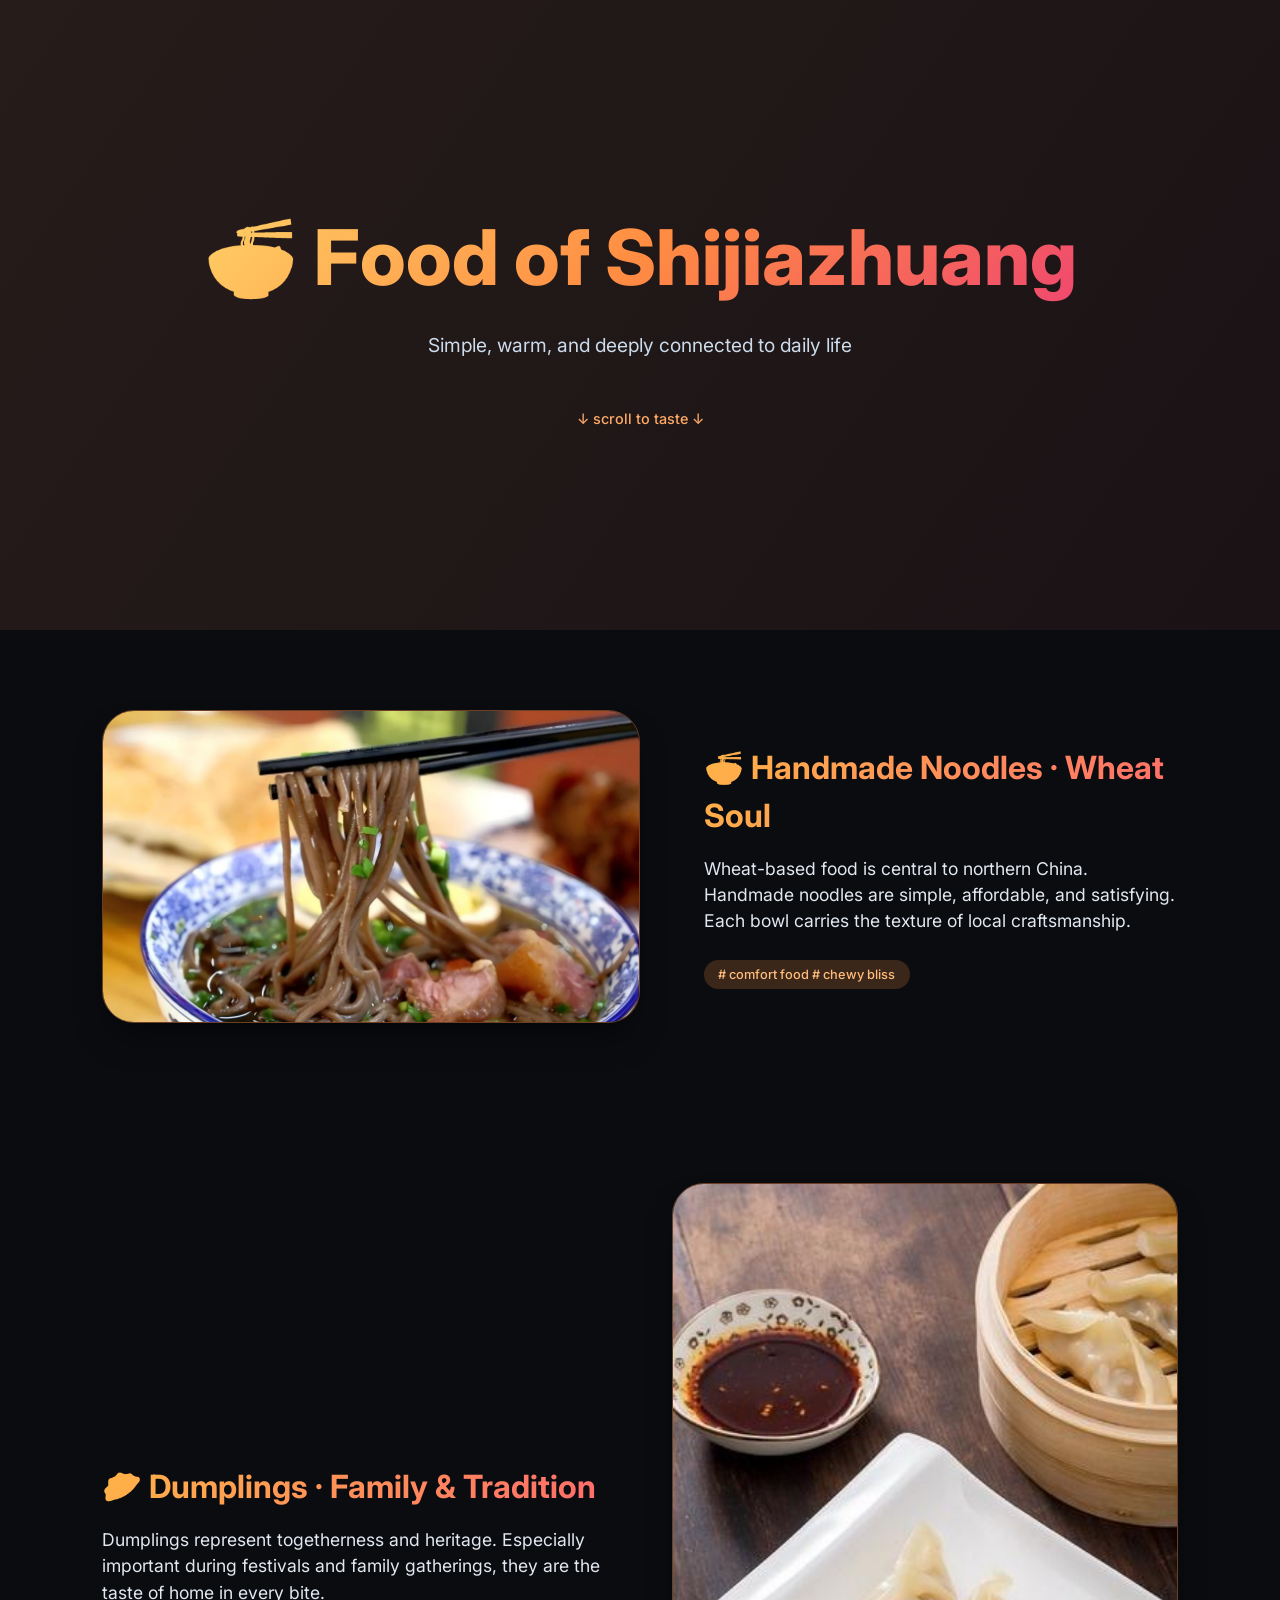
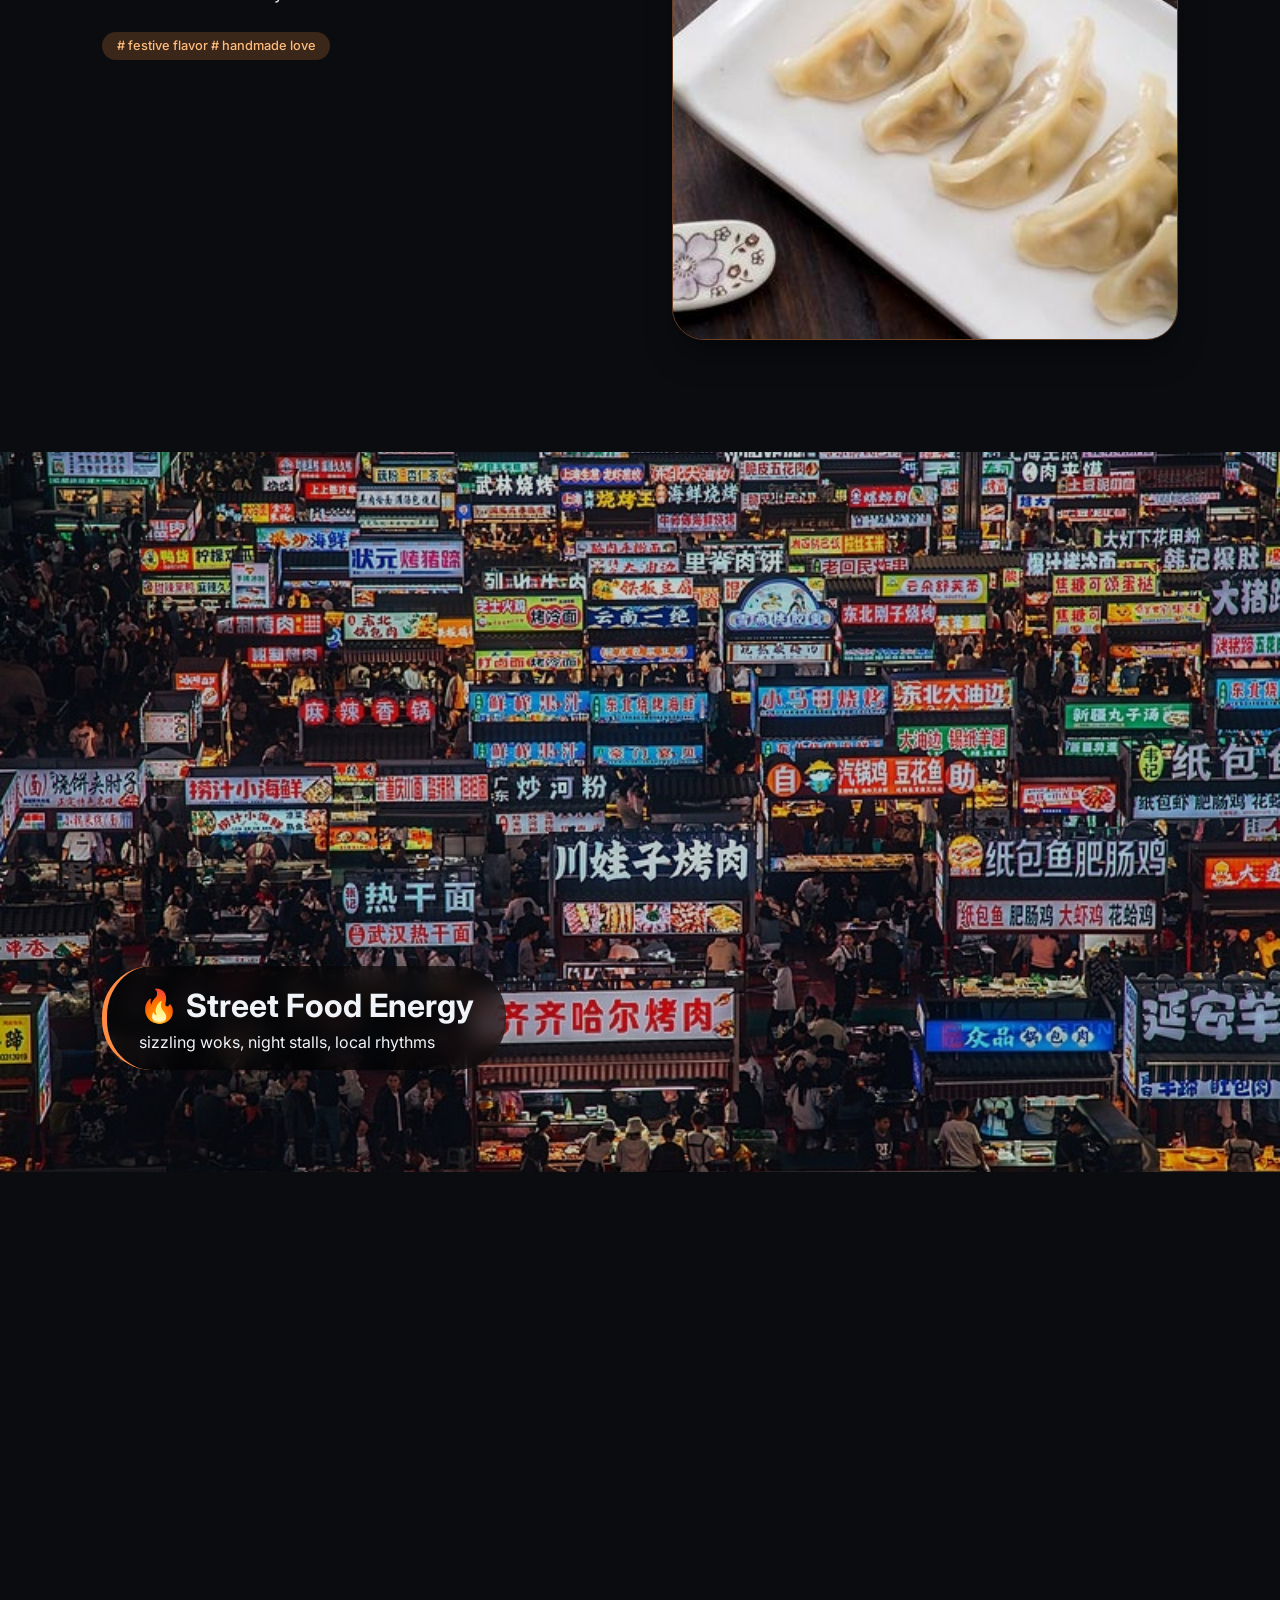
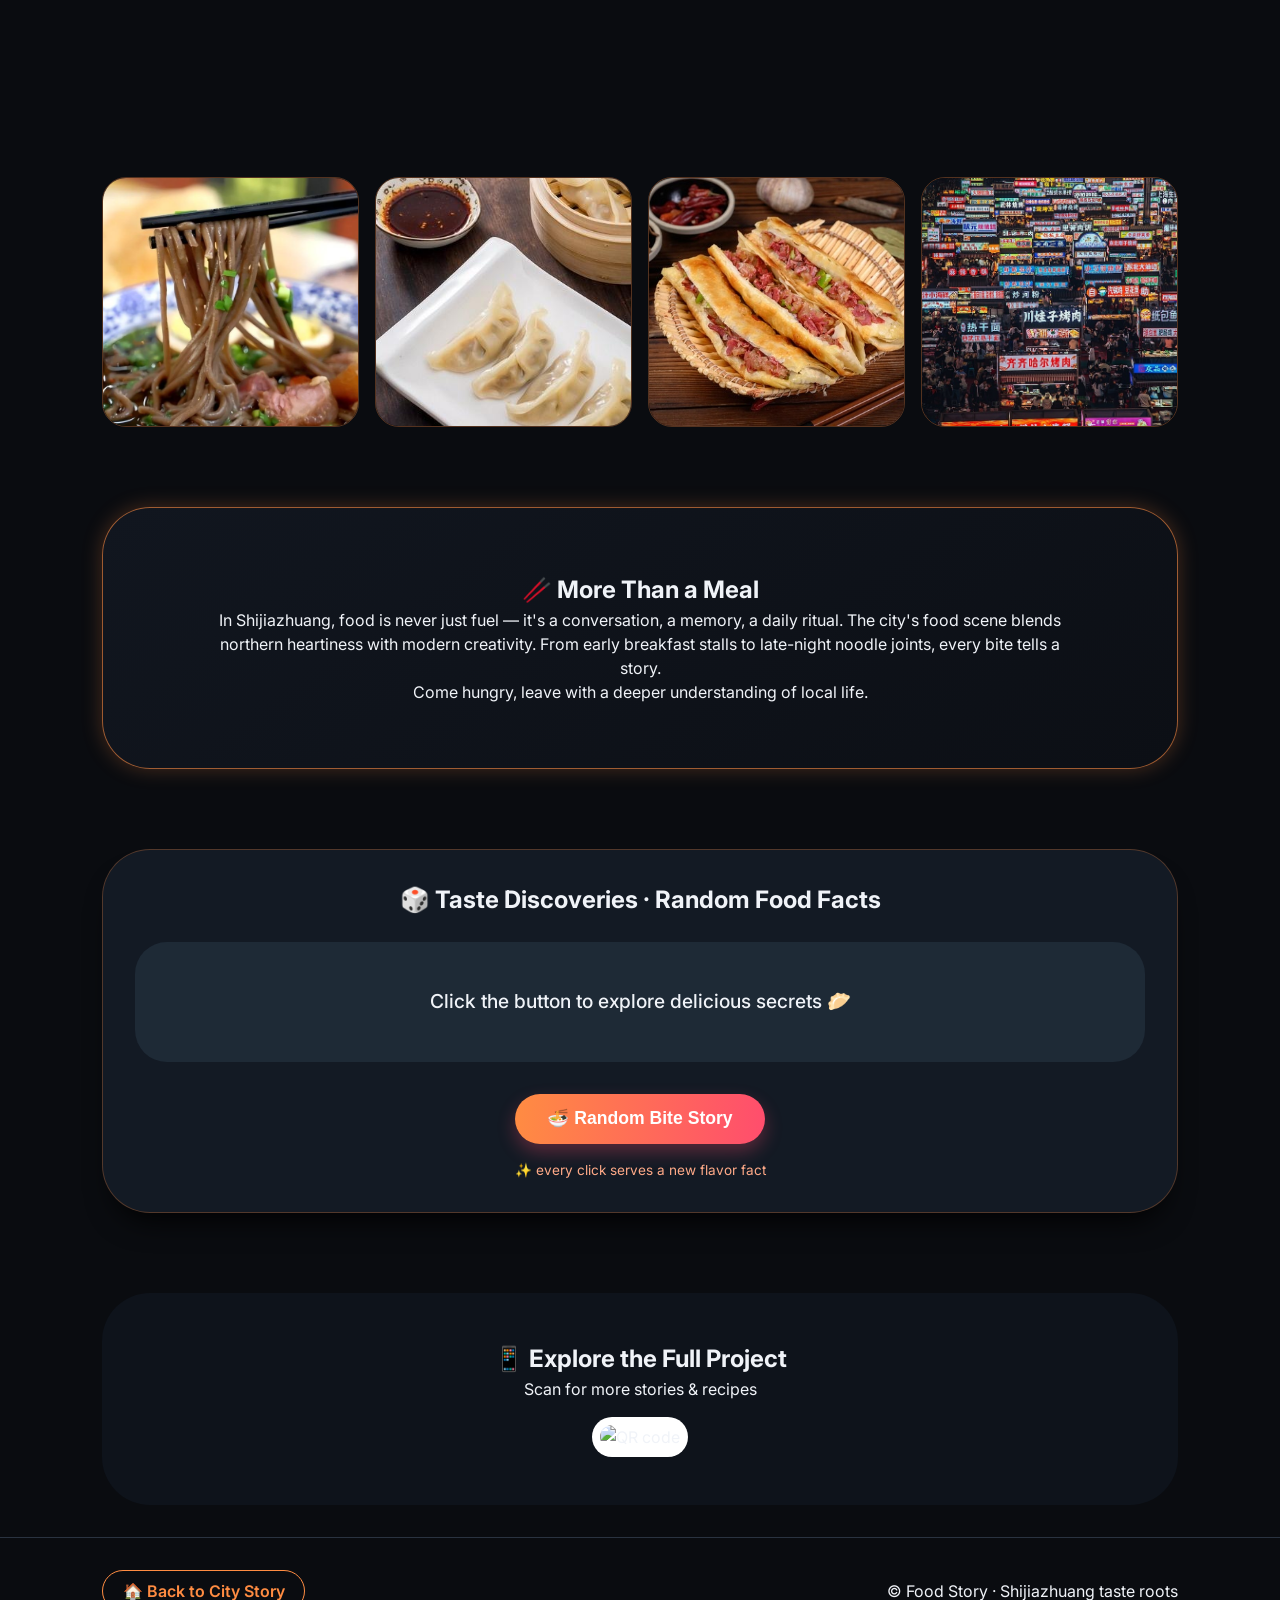
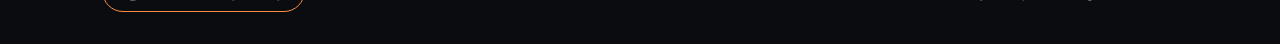
==== food.html @ 965c8019 "Add files via upload" ====
<!DOCTYPE html>
<html lang="en">
<head>
  <meta charset="UTF-8">
  <meta name="viewport" content="width=device-width, initial-scale=1.0">
  <title>Food Story · Shijiazhuang Flavors</title>
  <link rel="stylesheet" href="style.css">
  <link href="https://fonts.googleapis.com/css2?family=Inter:opsz,wght@14..32,300;400;600;700;800&display=swap" rel="stylesheet">
</head>
<body class="food-page"> <!-- 额外类用于特定样式 -->

<section class="intro small food-hero">
  <h1>🍜 Food of Shijiazhuang</h1>
  <p>Simple, warm, and deeply connected to daily life</p>
  <div class="scroll-hint">↓ scroll to taste ↓</div>
</section>

<section class="story">
  <img src="images/noodle.jpg" alt="Handmade noodles">
  <div class="text">
    <h2>🍜 Handmade Noodles · Wheat Soul</h2>
    <p>Wheat-based food is central to northern China. Handmade noodles are simple, affordable, and satisfying. Each bowl carries the texture of local craftsmanship.</p>
    <div class="food-tag"># comfort food # chewy bliss</div>
  </div>
</section>

<section class="story reverse">
  <img src="images/dumpling.jpg" alt="Dumplings">
  <div class="text">
    <h2>🥟 Dumplings · Family & Tradition</h2>
    <p>Dumplings represent togetherness and heritage. Especially important during festivals and family gatherings, they are the taste of home in every bite.</p>
    <div class="food-tag"># festive flavor # handmade love</div>
  </div>
</section>

<section class="full-image">
  <img src="images/street.jpg" alt="Street food scene">
  <div class="overlay-text">
    <h2>🔥 Street Food Energy</h2>
    <p>sizzling woks, night stalls, local rhythms</p>
  </div>
</section>

<section class="story">
  <img src="images/snack.jpg" alt="Local snacks">
  <div class="text">
    <h2>🍢 Local Snacks · Alley Bites</h2>
    <p>Small food stalls offer a variety of flavors — from grilled skewers to fried treats. The streets themselves become open-air kitchens.</p>
    <div class="food-tag"># street eats # bold flavors</div>
  </div>
</section>

<section class="gallery food-gallery">
  <img src="images/noodle.jpg" alt="Noodle closeup" class="gallery-img">
  <img src="images/dumpling.jpg" alt="Dumpling steamer" class="gallery-img">
  <img src="images/snack.jpg" alt="Snack stall" class="gallery-img">
  <img src="images/street.jpg" alt="Night market" class="gallery-img">
</section>

<section class="text-block card-glow food-card">
  <h2>🥢 More Than a Meal</h2>
  <p>In Shijiazhuang, food is never just fuel — it's a conversation, a memory, a daily ritual. The city's food scene blends northern heartiness with modern creativity. From early breakfast stalls to late-night noodle joints, every bite tells a story.</p>
  <p>Come hungry, leave with a deeper understanding of local life.</p>
</section>

<section class="interactive-module">
  <div class="module-inner">
    <h2>🎲 Taste Discoveries · Random Food Facts</h2>
    <div class="fact-card" id="foodFactDisplay">
      <p id="funFactText">Click the button to explore delicious secrets 🥟</p>
    </div>
    <button class="vibrant-btn" id="randomFoodFactBtn">🍜 Random Bite Story</button>
    <div class="interaction-hint">✨ every click serves a new flavor fact</div>
  </div>
</section>

<section class="qr-center">
  <h2>📱 Explore the Full Project</h2>
  <p>Scan for more stories & recipes</p>
  <img src="images/qr.png" alt="QR code">
</section>

<footer>
  <a href="index.html" class="footer-link">🏠 Back to City Story</a>
  <p>© Food Story · Shijiazhuang taste roots</p>
</footer>

<div id="lightbox" class="lightbox">
  <span class="close-lightbox">&times;</span>
  <img class="lightbox-content" id="lightbox-img">
</div>

<script src="script.js"></script>
</body>
</html>
---- style.css ----
/* style.css - vibrant palette, rich interactions, responsive design */
* {
  margin: 0;
  padding: 0;
  box-sizing: border-box;
}

body {
  font-family: 'Inter', sans-serif;
  background: #0a0c10;
  color: #f0f3f8;
  line-height: 1.5;
  scroll-behavior: smooth;
}

/* ========== TYPOGRAPHY & GRADIENTS ========== */
.gradient-bg {
  background: radial-gradient(circle at 10% 30%, #1f2e3a, #0a1118);
  position: relative;
}

.food-hero {
  background: linear-gradient(125deg, #261c1a, #1a1215);
}

.intro {
  min-height: 100vh;
  display: flex;
  flex-direction: column;
  justify-content: center;
  align-items: center;
  text-align: center;
  padding: 2rem;
}

.intro.small {
  min-height: 70vh;
}

.intro h1 {
  font-size: clamp(2.5rem, 8vw, 4.8rem);
  font-weight: 800;
  background: linear-gradient(135deg, #FFD166, #FF8C42, #EF476F);
  background-clip: text;
  -webkit-background-clip: text;
  color: transparent;
  margin-bottom: 1rem;
}

.intro p {
  font-size: 1.2rem;
  max-width: 700px;
  color: #cddcec;
}

.scroll-hint {
  margin-top: 3rem;
  font-size: 0.9rem;
  animation: bounce 2s infinite;
  color: #ffaa66;
  font-weight: 500;
}

@keyframes bounce {
  0%, 100% { transform: translateY(0); }
  50% { transform: translateY(8px); }
}

/* ========== NAVIGATION ========== */
.nav-minimal {
  padding: 1.5rem 2rem;
  background: rgba(10, 12, 16, 0.85);
  backdrop-filter: blur(12px);
  position: sticky;
  top: 0;
  z-index: 100;
  border-bottom: 1px solid rgba(255, 126, 94, 0.4);
}

.nav-minimal h2 {
  font-weight: 600;
  letter-spacing: -0.3px;
  background: linear-gradient(120deg, #ffb347, #ff6b6b);
  background-clip: text;
  -webkit-background-clip: text;
  color: transparent;
  display: inline-block;
}

/* ========== STORY SECTIONS ========== */
.story {
  display: flex;
  align-items: center;
  padding: 5rem 8%;
  gap: 4rem;
}

.story img {
  width: 50%;
  border-radius: 32px;
  box-shadow: 0 20px 35px -12px rgba(0,0,0,0.6);
  transition: transform 0.4s ease, box-shadow 0.3s;
  border: 1px solid rgba(255,140,66,0.4);
  cursor: pointer;
}

.story img:hover {
  transform: scale(1.02);
  box-shadow: 0 25px 40px -12px #ff8c42aa;
}

.story .text {
  width: 50%;
}

.story h2 {
  font-size: 2rem;
  margin-bottom: 1rem;
  font-weight: 700;
  background: linear-gradient(120deg, #FFB347, #FF6B6B);
  background-clip: text;
  -webkit-background-clip: text;
  color: transparent;
}

.story p {
  font-size: 1.1rem;
  color: #e2e8f0;
  margin-bottom: 0.8rem;
}

.reverse {
  flex-direction: row-reverse;
}

.food-tag {
  margin-top: 0.8rem;
  display: inline-block;
  background: rgba(255, 140, 66, 0.2);
  padding: 0.3rem 0.9rem;
  border-radius: 40px;
  font-size: 0.8rem;
  font-weight: 500;
  color: #ffbc7a;
}

/* ========== FULL IMAGE SECTION ========== */
.full-image {
  position: relative;
  margin: 2rem 0;
}

.full-image img {
  width: 100%;
  max-height: 80vh;
  object-fit: cover;
  filter: brightness(0.85);
}

.overlay-text {
  position: absolute;
  bottom: 15%;
  left: 8%;
  background: rgba(0,0,0,0.6);
  backdrop-filter: blur(10px);
  padding: 1rem 2rem;
  border-radius: 50px;
  border-left: 5px solid #FF8C42;
}

.overlay-text h2 {
  font-size: 2rem;
  font-weight: 700;
}

/* ========== GALLERY GRID ========== */
.gallery {
  display: grid;
  grid-template-columns: repeat(4, 1fr);
  gap: 1rem;
  padding: 3rem 8%;
}

.gallery img {
  width: 100%;
  height: 250px;
  object-fit: cover;
  border-radius: 24px;
  transition: all 0.3s ease;
  border: 1px solid rgba(255,140,66,0.3);
  cursor: pointer;
}

.gallery img:hover {
  transform: scale(0.98);
  filter: brightness(1.08);
  border-color: #ff9f4a;
  box-shadow: 0 10px 20px rgba(0,0,0,0.4);
}

/* ========== TEXT BLOCK ========== */
.text-block {
  padding: 4rem 8%;
  text-align: center;
  background: linear-gradient(145deg, #11161f, #0c0f15);
  margin: 2rem 8%;
  border-radius: 48px;
  box-shadow: 0 15px 30px -10px black;
}

.card-glow {
  border: 1px solid rgba(255, 140, 66, 0.6);
  box-shadow: 0 0 20px rgba(255, 140, 66, 0.25);
}

/* ========== INTERACTIVE MODULE ========== */
.interactive-module {
  padding: 3rem 8%;
  text-align: center;
}

.module-inner {
  background: #131a24;
  border-radius: 48px;
  padding: 2rem;
  box-shadow: 0 20px 30px -15px black;
  border: 1px solid #ff8c4244;
}

.fact-card {
  background: #1e2a36;
  padding: 1.8rem;
  border-radius: 32px;
  margin: 1.5rem 0;
  font-size: 1.2rem;
  font-weight: 500;
  transition: all 0.2s;
  min-height: 120px;
  display: flex;
  align-items: center;
  justify-content: center;
}

.vibrant-btn {
  background: linear-gradient(95deg, #FF8C42, #FF4D6D);
  border: none;
  color: white;
  font-weight: bold;
  font-size: 1.1rem;
  padding: 0.9rem 2rem;
  border-radius: 60px;
  cursor: pointer;
  transition: transform 0.2s, box-shadow 0.2s;
  box-shadow: 0 8px 18px rgba(255, 77, 109, 0.3);
  margin-top: 0.5rem;
}

.vibrant-btn:hover {
  transform: translateY(-3px);
  box-shadow: 0 15px 25px rgba(255, 77, 109, 0.5);
}

.interaction-hint {
  margin-top: 1rem;
  font-size: 0.85rem;
  color: #ffaa88;
}

/* ========== QR SECTION ========== */
.qr-center {
  text-align: center;
  padding: 3rem;
  background: #0e131b;
  margin: 2rem 8%;
  border-radius: 48px;
}

.qr-center img {
  width: 130px;
  margin-top: 1rem;
  border-radius: 20px;
  background: white;
  padding: 8px;
}

/* ========== FOOTER ========== */
footer {
  text-align: center;
  padding: 2rem;
  border-top: 1px solid #2a3340;
  margin-top: 2rem;
  display: flex;
  justify-content: space-between;
  align-items: center;
  flex-wrap: wrap;
  gap: 1rem;
  padding: 2rem 8%;
}

.footer-link {
  color: #FF8C42;
  text-decoration: none;
  font-weight: 600;
  border: 1px solid #FF8C42;
  padding: 0.5rem 1.2rem;
  border-radius: 40px;
  transition: 0.2s;
}

.footer-link:hover {
  background: #FF8C42;
  color: #0a0c10;
}

/* ========== LIGHTBOX MODAL ========== */
.lightbox {
  display: none;
  position: fixed;
  z-index: 1000;
  left: 0;
  top: 0;
  width: 100%;
  height: 100%;
  background-color: rgba(0,0,0,0.92);
  backdrop-filter: blur(8px);
  justify-content: center;
  align-items: center;
  cursor: pointer;
}

.lightbox-content {
  max-width: 85%;
  max-height: 85%;
  border-radius: 28px;
  box-shadow: 0 0 40px rgba(255,140,66,0.5);
  animation: fadeIn 0.3s;
}

.close-lightbox {
  position: absolute;
  top: 25px;
  right: 35px;
  color: #fff;
  font-size: 40px;
  font-weight: bold;
  transition: 0.3s;
  cursor: pointer;
}

.close-lightbox:hover {
  color: #FF8C42;
}

@keyframes fadeIn {
  from { opacity: 0; transform: scale(0.95);}
  to { opacity: 1; transform: scale(1);}
}

/* ========== SCROLL ANIMATIONS ========== */
.hidden {
  opacity: 0;
  transform: translateY(45px);
  transition: opacity 0.7s cubic-bezier(0.2, 0.9, 0.4, 1.1), transform 0.7s ease;
}

.show {
  opacity: 1;
  transform: translateY(0);
}

/* ========== RESPONSIVE ========== */
@media (max-width: 768px) {
  .story {
    flex-direction: column;
    padding: 3rem 5%;
    gap: 2rem;
  }
  .story img, .story .text {
    width: 100%;
  }
  .gallery {
    grid-template-columns: repeat(2, 1fr);
    gap: 0.8rem;
  }
  .overlay-text {
    bottom: 8%;
    left: 5%;
    padding: 0.5rem 1.2rem;
  }
  .overlay-text h2 {
    font-size: 1.4rem;
  }
  footer {
    flex-direction: column-reverse;
  }
  .fact-card {
    font-size: 1rem;
    padding: 1.2rem;
  }
}
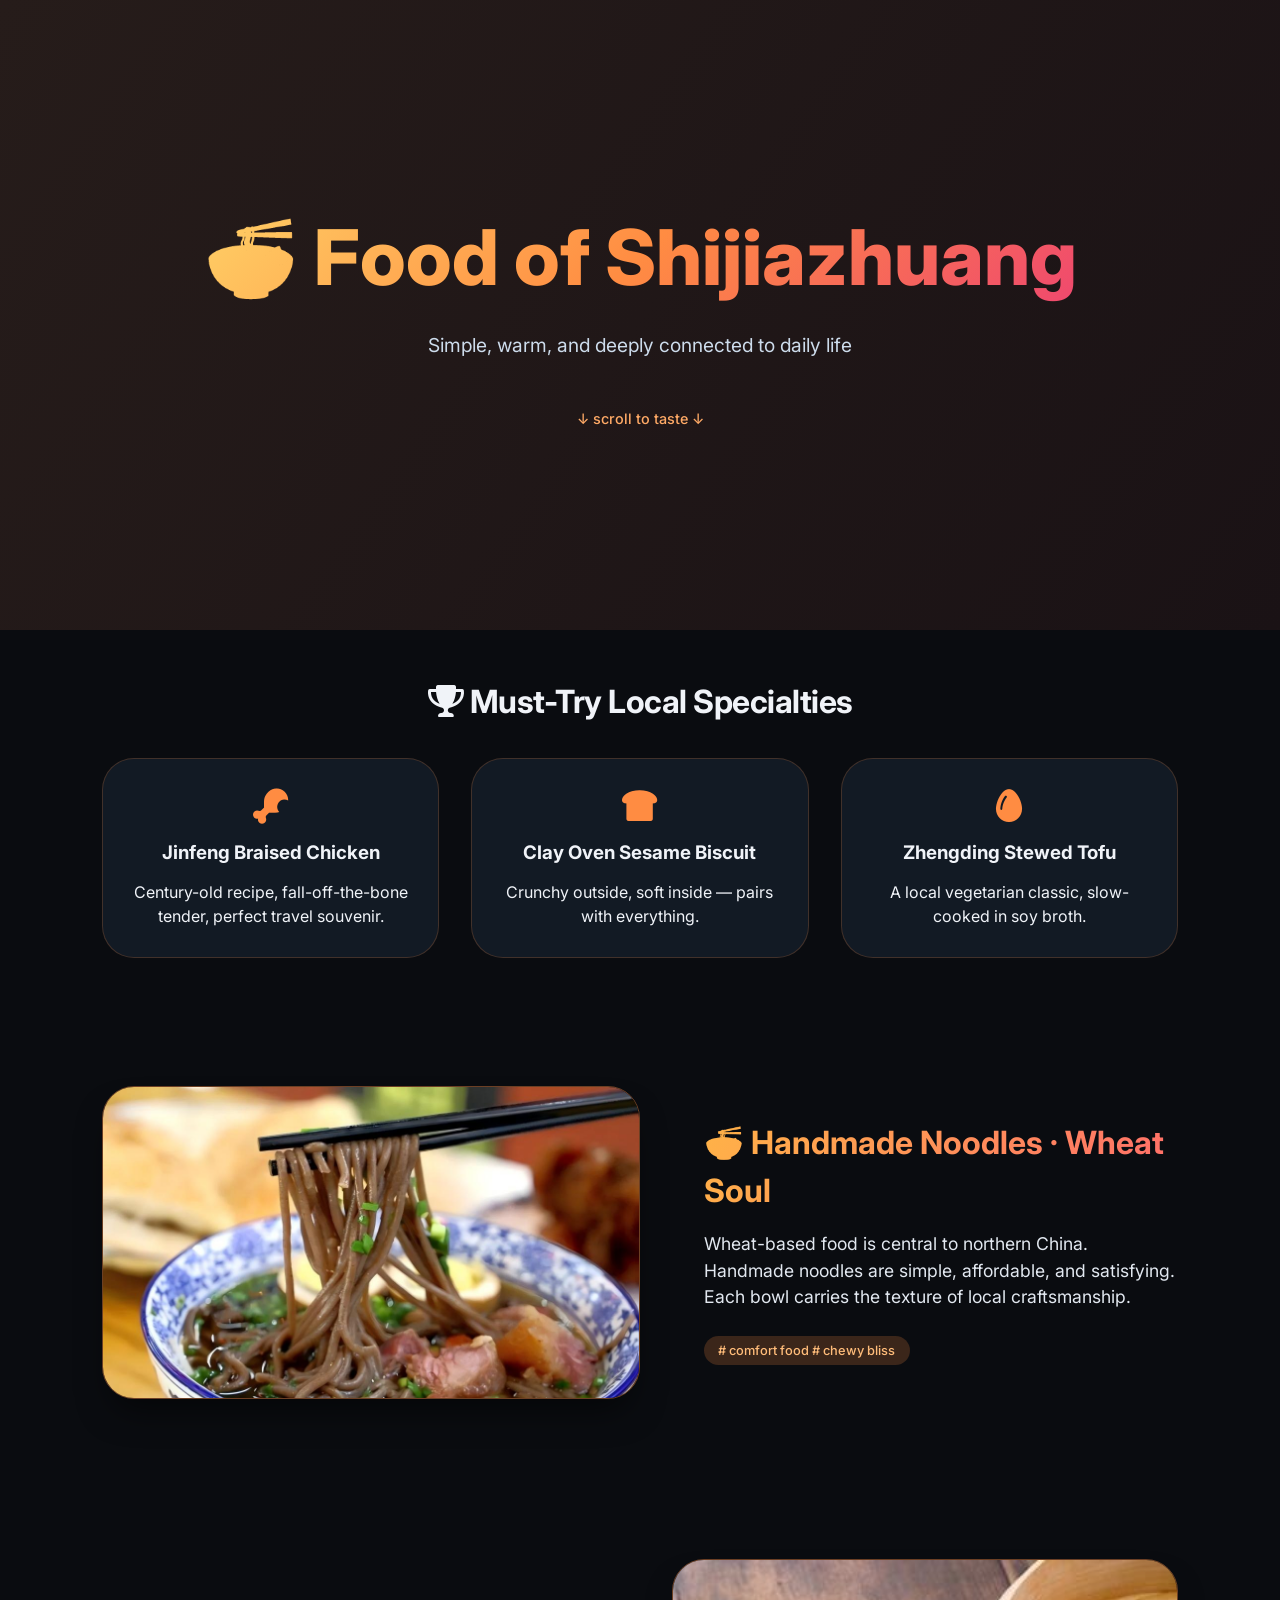
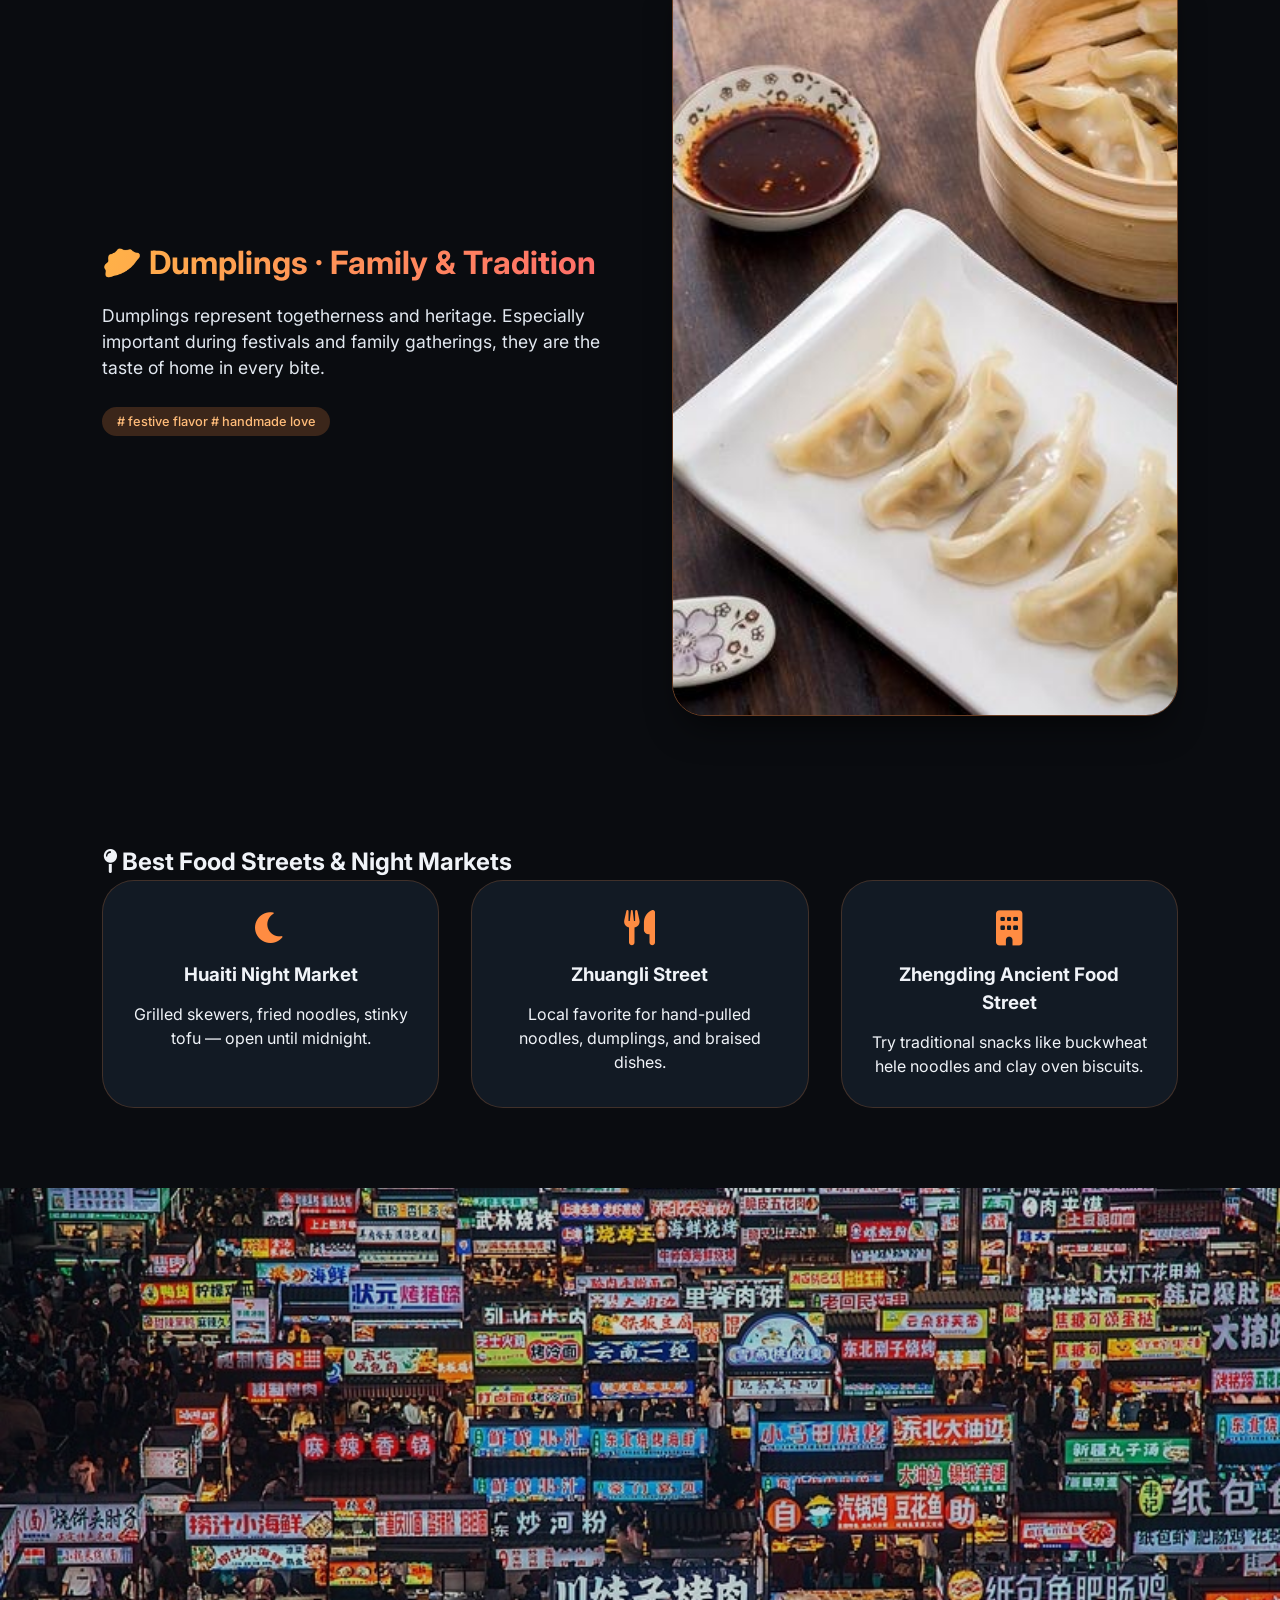
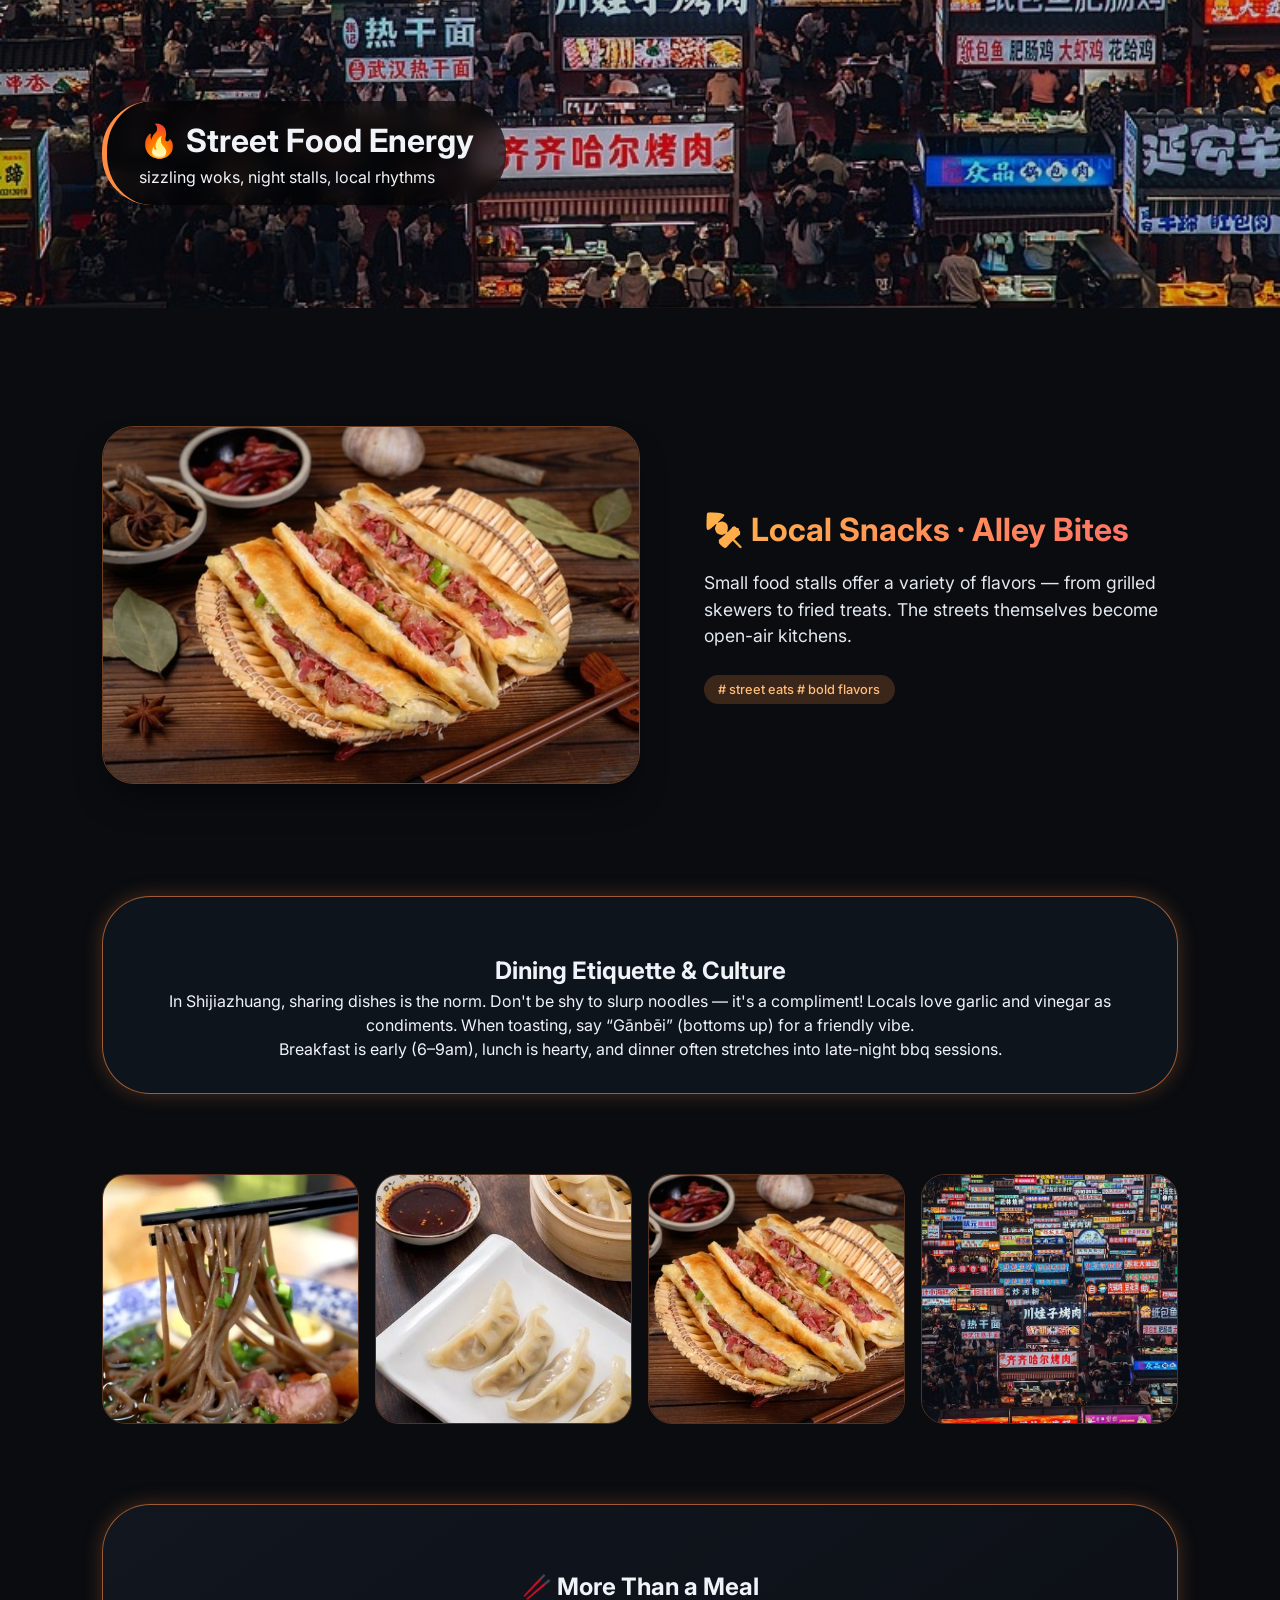
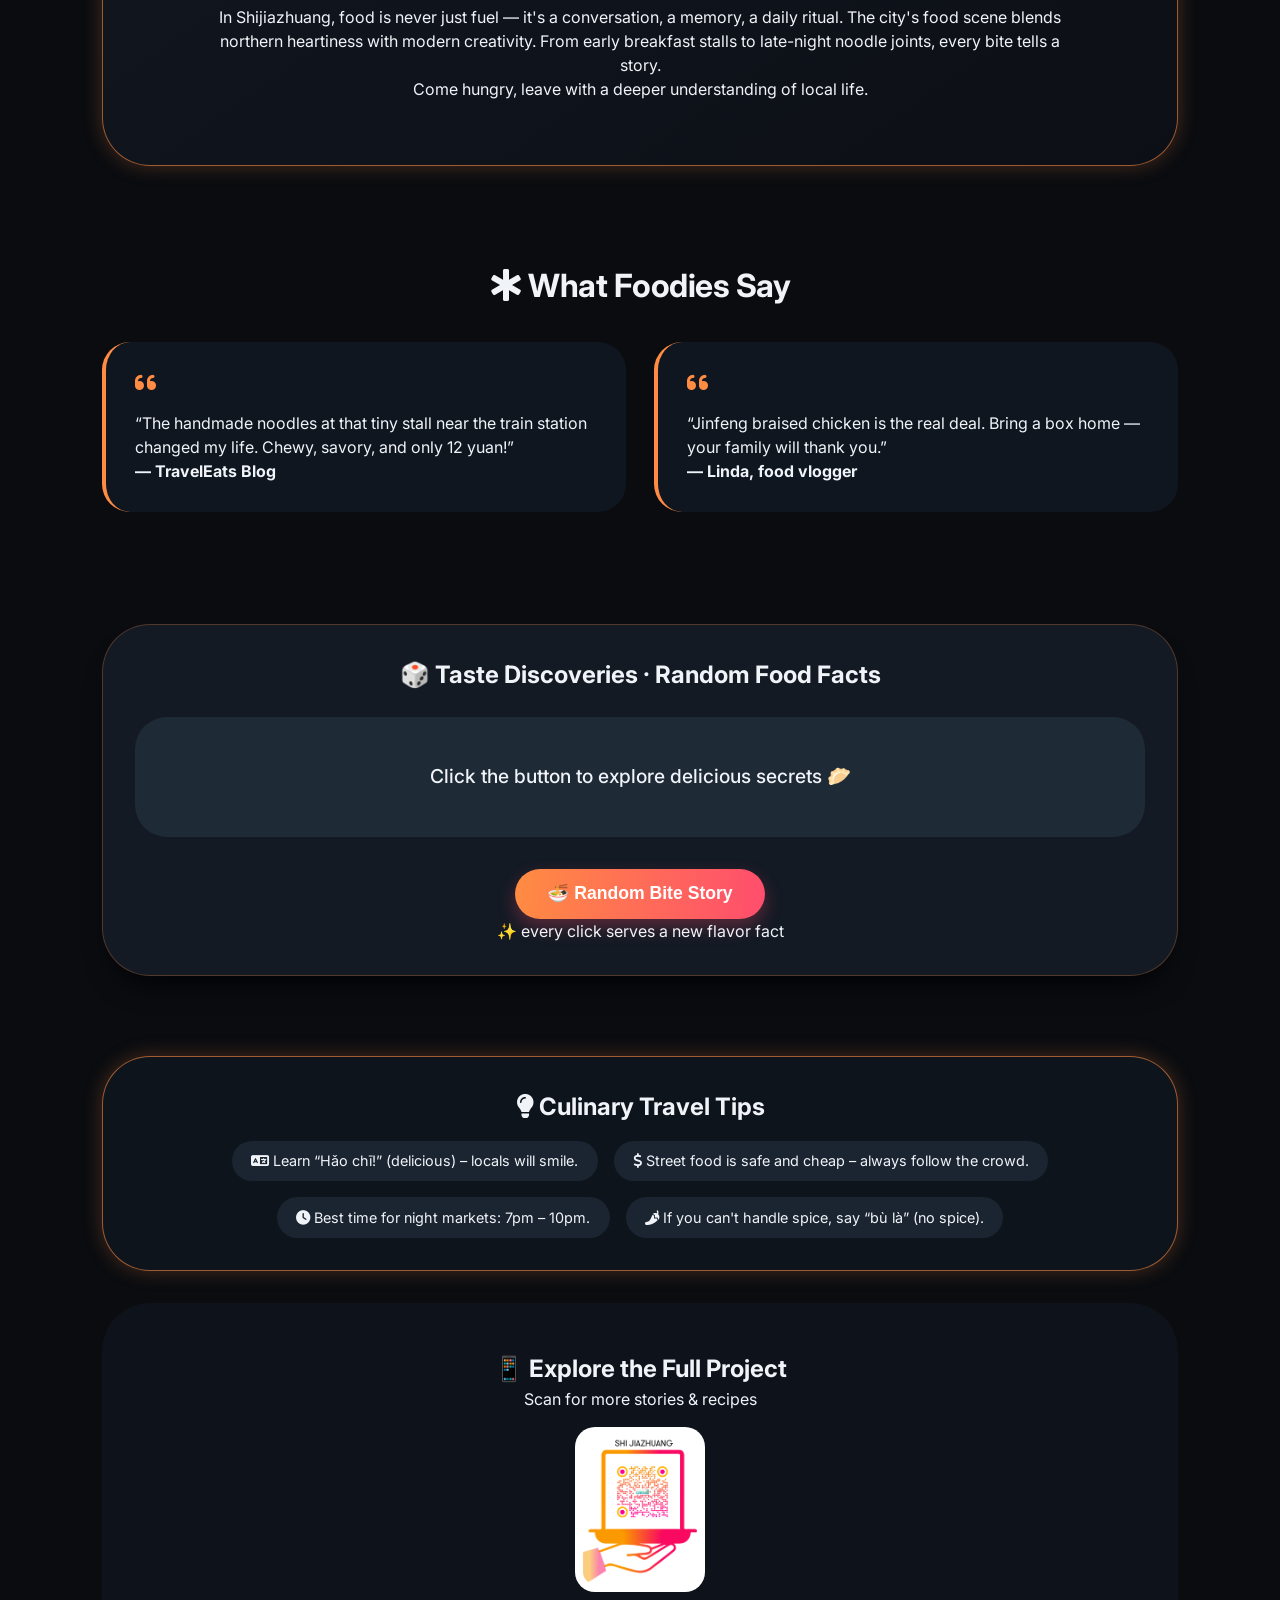
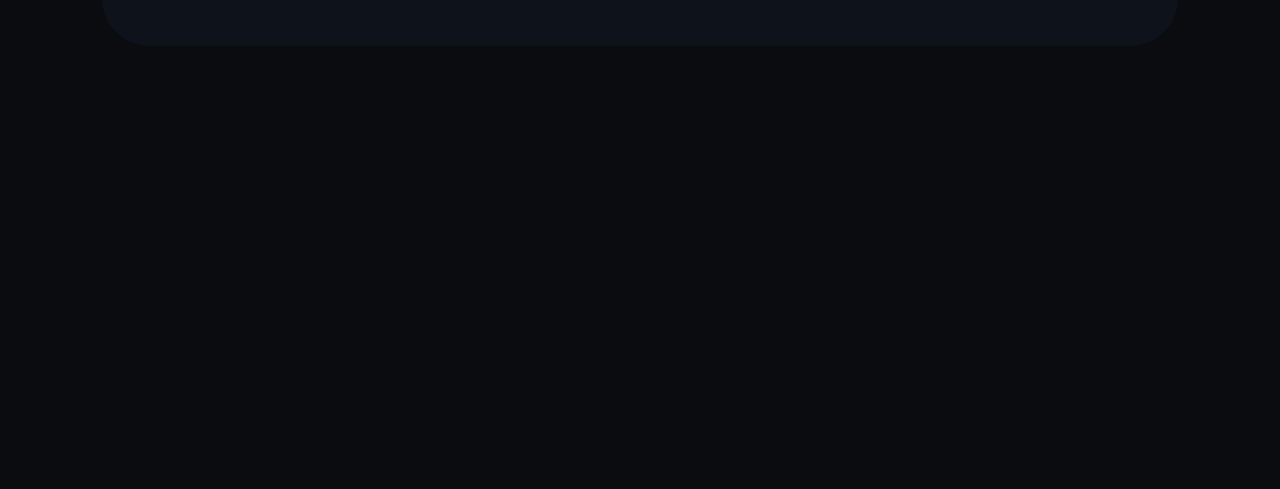
==== commit 7e78e3e0: "Add files via upload" ====
--- a/food.html
+++ b/food.html
@@ -3,16 +3,27 @@
 <head>
   <meta charset="UTF-8">
   <meta name="viewport" content="width=device-width, initial-scale=1.0">
-  <title>Food Story · Shijiazhuang Flavors</title>
+  <title>Food Story · Shijiazhuang Flavors | Culinary Travel</title>
   <link rel="stylesheet" href="style.css">
   <link href="https://fonts.googleapis.com/css2?family=Inter:opsz,wght@14..32,300;400;600;700;800&display=swap" rel="stylesheet">
+  <link rel="stylesheet" href="https://cdnjs.cloudflare.com/ajax/libs/font-awesome/6.0.0-beta3/css/all.min.css">
 </head>
-<body class="food-page"> <!-- 额外类用于特定样式 -->
+<body class="food-page">
 
 <section class="intro small food-hero">
   <h1>🍜 Food of Shijiazhuang</h1>
   <p>Simple, warm, and deeply connected to daily life</p>
   <div class="scroll-hint">↓ scroll to taste ↓</div>
+</section>
+
+<!-- NEW: Signature Dishes Showcase -->
+<section class="signature-dishes">
+  <h2 class="section-title"><i class="fas fa-trophy"></i> Must-Try Local Specialties</h2>
+  <div class="dishes-grid">
+    <div class="dish-card"><i class="fas fa-drumstick-bite"></i><h3>Jinfeng Braised Chicken</h3><p>Century-old recipe, fall-off-the-bone tender, perfect travel souvenir.</p></div>
+    <div class="dish-card"><i class="fas fa-bread-slice"></i><h3>Clay Oven Sesame Biscuit</h3><p>Crunchy outside, soft inside — pairs with everything.</p></div>
+    <div class="dish-card"><i class="fas fa-egg"></i><h3>Zhengding Stewed Tofu</h3><p>A local vegetarian classic, slow-cooked in soy broth.</p></div>
+  </div>
 </section>
 
 <section class="story">
@@ -33,6 +44,16 @@
   </div>
 </section>
 
+<!-- NEW: Food Neighborhood Guide -->
+<section class="food-neighborhoods">
+  <h2><i class="fas fa-map-pin"></i> Best Food Streets & Night Markets</h2>
+  <div class="neighborhood-grid">
+    <div class="neighborhood-card"><i class="fas fa-moon"></i><h3>Huaiti Night Market</h3><p>Grilled skewers, fried noodles, stinky tofu — open until midnight.</p></div>
+    <div class="neighborhood-card"><i class="fas fa-utensils"></i><h3>Zhuangli Street</h3><p>Local favorite for hand-pulled noodles, dumplings, and braised dishes.</p></div>
+    <div class="neighborhood-card"><i class="fas fa-building"></i><h3>Zhengding Ancient Food Street</h3><p>Try traditional snacks like buckwheat hele noodles and clay oven biscuits.</p></div>
+  </div>
+</section>
+
 <section class="full-image">
   <img src="images/street.jpg" alt="Street food scene">
   <div class="overlay-text">
@@ -50,6 +71,16 @@
   </div>
 </section>
 
+<!-- NEW: Food Culture & Dining Tips -->
+<section class="food-culture card-glow">
+  <div class="culture-content">
+    <i class="fas fa-chopsticks"></i>
+    <h2>Dining Etiquette & Culture</h2>
+    <p>In Shijiazhuang, sharing dishes is the norm. Don't be shy to slurp noodles — it's a compliment! Locals love garlic and vinegar as condiments. When toasting, say “Gānbēi” (bottoms up) for a friendly vibe.</p>
+    <p>Breakfast is early (6–9am), lunch is hearty, and dinner often stretches into late-night bbq sessions.</p>
+  </div>
+</section>
+
 <section class="gallery food-gallery">
   <img src="images/noodle.jpg" alt="Noodle closeup" class="gallery-img">
   <img src="images/dumpling.jpg" alt="Dumpling steamer" class="gallery-img">
@@ -63,6 +94,16 @@
   <p>Come hungry, leave with a deeper understanding of local life.</p>
 </section>
 
+<!-- NEW: Foodie Testimonials -->
+<section class="testimonials food-testimonials">
+  <h2 class="section-title"><i class="fas fa-star-of-life"></i> What Foodies Say</h2>
+  <div class="testimonial-grid">
+    <div class="testimonial-card"><i class="fas fa-quote-left"></i><p>“The handmade noodles at that tiny stall near the train station changed my life. Chewy, savory, and only 12 yuan!”</p><h4>— TravelEats Blog</h4></div>
+    <div class="testimonial-card"><i class="fas fa-quote-left"></i><p>“Jinfeng braised chicken is the real deal. Bring a box home — your family will thank you.”</p><h4>— Linda, food vlogger</h4></div>
+  </div>
+</section>
+
+<!-- INTERACTIVE MODULE (existing) -->
 <section class="interactive-module">
   <div class="module-inner">
     <h2>🎲 Taste Discoveries · Random Food Facts</h2>
@@ -74,10 +115,31 @@
   </div>
 </section>
 
+<!-- NEW: Food Travel Tips -->
+<section class="food-tips card-glow">
+  <h2><i class="fas fa-lightbulb"></i> Culinary Travel Tips</h2>
+  <div class="tips-list">
+    <div><i class="fas fa-language"></i> Learn “Hǎo chī!” (delicious) – locals will smile.</div>
+    <div><i class="fas fa-dollar-sign"></i> Street food is safe and cheap – always follow the crowd.</div>
+    <div><i class="fas fa-clock"></i> Best time for night markets: 7pm – 10pm.</div>
+    <div><i class="fas fa-pepper-hot"></i> If you can't handle spice, say “bù là” (no spice).</div>
+  </div>
+</section>
+
 <section class="qr-center">
   <h2>📱 Explore the Full Project</h2>
   <p>Scan for more stories & recipes</p>
   <img src="images/qr.png" alt="QR code">
+</section>
+
+<!-- NEW: Call to Action to City Page -->
+<section class="cta food-cta">
+  <div class="cta-inner">
+    <i class="fas fa-city"></i>
+    <h2>Discover More Than Food</h2>
+    <p>Explore Shijiazhuang's history, nature, and local life.</p>
+    <a href="index.html" class="vibrant-btn" style="display: inline-block; text-decoration: none;">🏙️ Visit City Guide →</a>
+  </div>
 </section>
 
 <footer>
--- a/style.css
+++ b/style.css
@@ -87,6 +87,40 @@
   display: inline-block;
 }
 
+/* ========== STATS & CARDS ========== */
+.stats-grid {
+  display: grid;
+  grid-template-columns: repeat(auto-fit, minmax(220px, 1fr));
+  gap: 2rem;
+  padding: 4rem 8%;
+}
+
+.stat-card {
+  background: #11161f;
+  border-radius: 32px;
+  padding: 2rem 1rem;
+  text-align: center;
+  border: 1px solid rgba(255,140,66,0.3);
+  transition: all 0.3s;
+}
+
+.stat-card i {
+  font-size: 2.5rem;
+  color: #FF8C42;
+  margin-bottom: 1rem;
+}
+
+.stat-card h3 {
+  font-size: 1.4rem;
+  margin-bottom: 0.8rem;
+}
+
+.stat-card:hover {
+  transform: translateY(-6px);
+  border-color: #FF8C42;
+  box-shadow: 0 12px 25px rgba(0,0,0,0.3);
+}
+
 /* ========== STORY SECTIONS ========== */
 .story {
   display: flex;
@@ -144,6 +178,113 @@
   color: #ffbc7a;
 }
 
+/* ========== ATTRACTIONS & DISHES GRID ========== */
+.featured-attractions, .signature-dishes, .food-neighborhoods {
+  padding: 3rem 8%;
+}
+
+.section-title {
+  text-align: center;
+  font-size: 2rem;
+  margin-bottom: 2rem;
+  letter-spacing: -0.5px;
+}
+
+.attractions-grid, .dishes-grid, .neighborhood-grid {
+  display: grid;
+  grid-template-columns: repeat(auto-fit, minmax(240px, 1fr));
+  gap: 2rem;
+}
+
+.attraction-card, .dish-card, .neighborhood-card {
+  background: #121a24;
+  border-radius: 32px;
+  padding: 1.8rem;
+  text-align: center;
+  transition: all 0.3s;
+  border: 1px solid rgba(255,140,66,0.2);
+}
+
+.attraction-card i, .dish-card i, .neighborhood-card i {
+  font-size: 2.2rem;
+  color: #FF8C42;
+  margin-bottom: 1rem;
+}
+
+.attraction-card h3, .dish-card h3, .neighborhood-card h3 {
+  margin-bottom: 0.8rem;
+}
+
+/* ========== ITINERARY ========== */
+.itinerary {
+  margin: 2rem 8%;
+  padding: 2rem;
+  background: #0e141c;
+  border-radius: 48px;
+  text-align: center;
+}
+
+.itinerary-grid {
+  display: flex;
+  gap: 2rem;
+  flex-wrap: wrap;
+  justify-content: center;
+  margin: 1.5rem 0;
+}
+
+.day {
+  background: #1b2531;
+  padding: 1.2rem;
+  border-radius: 28px;
+  flex: 1;
+  min-width: 240px;
+}
+
+.tip {
+  margin-top: 1rem;
+  color: #ffbc7a;
+}
+
+/* ========== TESTIMONIALS ========== */
+.testimonials {
+  padding: 4rem 8%;
+}
+
+.testimonial-grid {
+  display: grid;
+  grid-template-columns: repeat(auto-fit, minmax(260px, 1fr));
+  gap: 1.8rem;
+}
+
+.testimonial-card {
+  background: #0f1620;
+  padding: 1.8rem;
+  border-radius: 28px;
+  border-left: 4px solid #FF8C42;
+}
+
+.testimonial-card i {
+  color: #FF8C42;
+  font-size: 1.5rem;
+  margin-bottom: 1rem;
+}
+
+/* ========== PRACTICAL INFO ========== */
+.practical-info {
+  margin: 2rem 8%;
+  padding: 2rem;
+  background: #11161f;
+  border-radius: 48px;
+  text-align: center;
+}
+
+.info-grid {
+  display: grid;
+  grid-template-columns: repeat(auto-fit, minmax(200px, 1fr));
+  gap: 1.5rem;
+  margin-top: 1.5rem;
+}
+
 /* ========== FULL IMAGE SECTION ========== */
 .full-image {
   position: relative;
@@ -211,6 +352,30 @@
 .card-glow {
   border: 1px solid rgba(255, 140, 66, 0.6);
   box-shadow: 0 0 20px rgba(255, 140, 66, 0.25);
+}
+
+/* ========== FOOD CULTURE ========== */
+.food-culture, .food-tips {
+  margin: 2rem 8%;
+  padding: 2rem;
+  background: #0e141c;
+  border-radius: 48px;
+  text-align: center;
+}
+
+.tips-list {
+  display: flex;
+  flex-wrap: wrap;
+  justify-content: center;
+  gap: 1rem;
+  margin-top: 1rem;
+}
+
+.tips-list div {
+  background: #1b2531;
+  padding: 0.6rem 1.2rem;
+  border-radius: 40px;
+  font-size: 0.9rem;
 }
 
 /* ========== INTERACTIVE MODULE ========== */
@@ -260,13 +425,7 @@
   box-shadow: 0 15px 25px rgba(255, 77, 109, 0.5);
 }
 
-.interaction-hint {
-  margin-top: 1rem;
-  font-size: 0.85rem;
-  color: #ffaa88;
-}
-
-/* ========== QR SECTION ========== */
+/* ========== QR & CTA ========== */
 .qr-center {
   text-align: center;
   padding: 3rem;
@@ -281,6 +440,17 @@
   border-radius: 20px;
   background: white;
   padding: 8px;
+}
+
+.cta {
+  text-align: center;
+  margin: 2rem 8%;
+}
+
+.cta-inner {
+  background: linear-gradient(135deg, #1f2e3a, #0a1118);
+  padding: 2.5rem;
+  border-radius: 60px;
 }
 
 /* ========== FOOTER ========== */
@@ -397,4 +567,77 @@
     font-size: 1rem;
     padding: 1.2rem;
   }
+  .itinerary-grid {
+    flex-direction: column;
+  }
+}
+
+/* ========== Shijiazhuang Popup Modal ========== */
+.Shijiazhuang-modal {
+  display: none;
+  position: fixed;
+  z-index: 2000;
+  left: 0;
+  top: 0;
+  width: 100%;
+  height: 100%;
+  background-color: rgba(0, 0, 0, 0.85);
+  backdrop-filter: blur(8px);
+  justify-content: center;
+  align-items: center;
+  font-family: 'Inter', sans-serif;
+}
+
+.Shijiazhuang-modal-content {
+  background: linear-gradient(145deg, #1e2a3a, #0f1720);
+  max-width: 450px;
+  width: 85%;
+  padding: 2rem 1.8rem;
+  border-radius: 48px;
+  text-align: center;
+  border: 1px solid rgba(255, 140, 66, 0.6);
+  box-shadow: 0 20px 40px rgba(0,0,0,0.5);
+  animation: fadeInUp 0.4s ease;
+  position: relative;
+}
+
+.Shijiazhuang-close {
+  position: absolute;
+  top: 15px;
+  right: 20px;
+  font-size: 28px;
+  font-weight: bold;
+  cursor: pointer;
+  color: #ffaa77;
+  transition: 0.2s;
+}
+
+.Shijiazhuang-close:hover {
+  color: #FF4D6D;
+  transform: scale(1.1);
+}
+
+.Shijiazhuang-modal-content h2 {
+  font-size: 1.8rem;
+  margin-bottom: 1rem;
+  background: linear-gradient(135deg, #FFD166, #FF8C42);
+  background-clip: text;
+  -webkit-background-clip: text;
+  color: transparent;
+}
+
+.Shijiazhuang-modal-btn {
+  background: linear-gradient(95deg, #FF8C42, #FF4D6D);
+  border: none;
+  color: white;
+  font-weight: bold;
+  padding: 0.7rem 1.5rem;
+  border-radius: 60px;
+  cursor: pointer;
+  margin-top: 1rem;
+}
+
+@keyframes fadeInUp {
+  from { opacity: 0; transform: translateY(30px);}
+  to { opacity: 1; transform: translateY(0);}
 }
